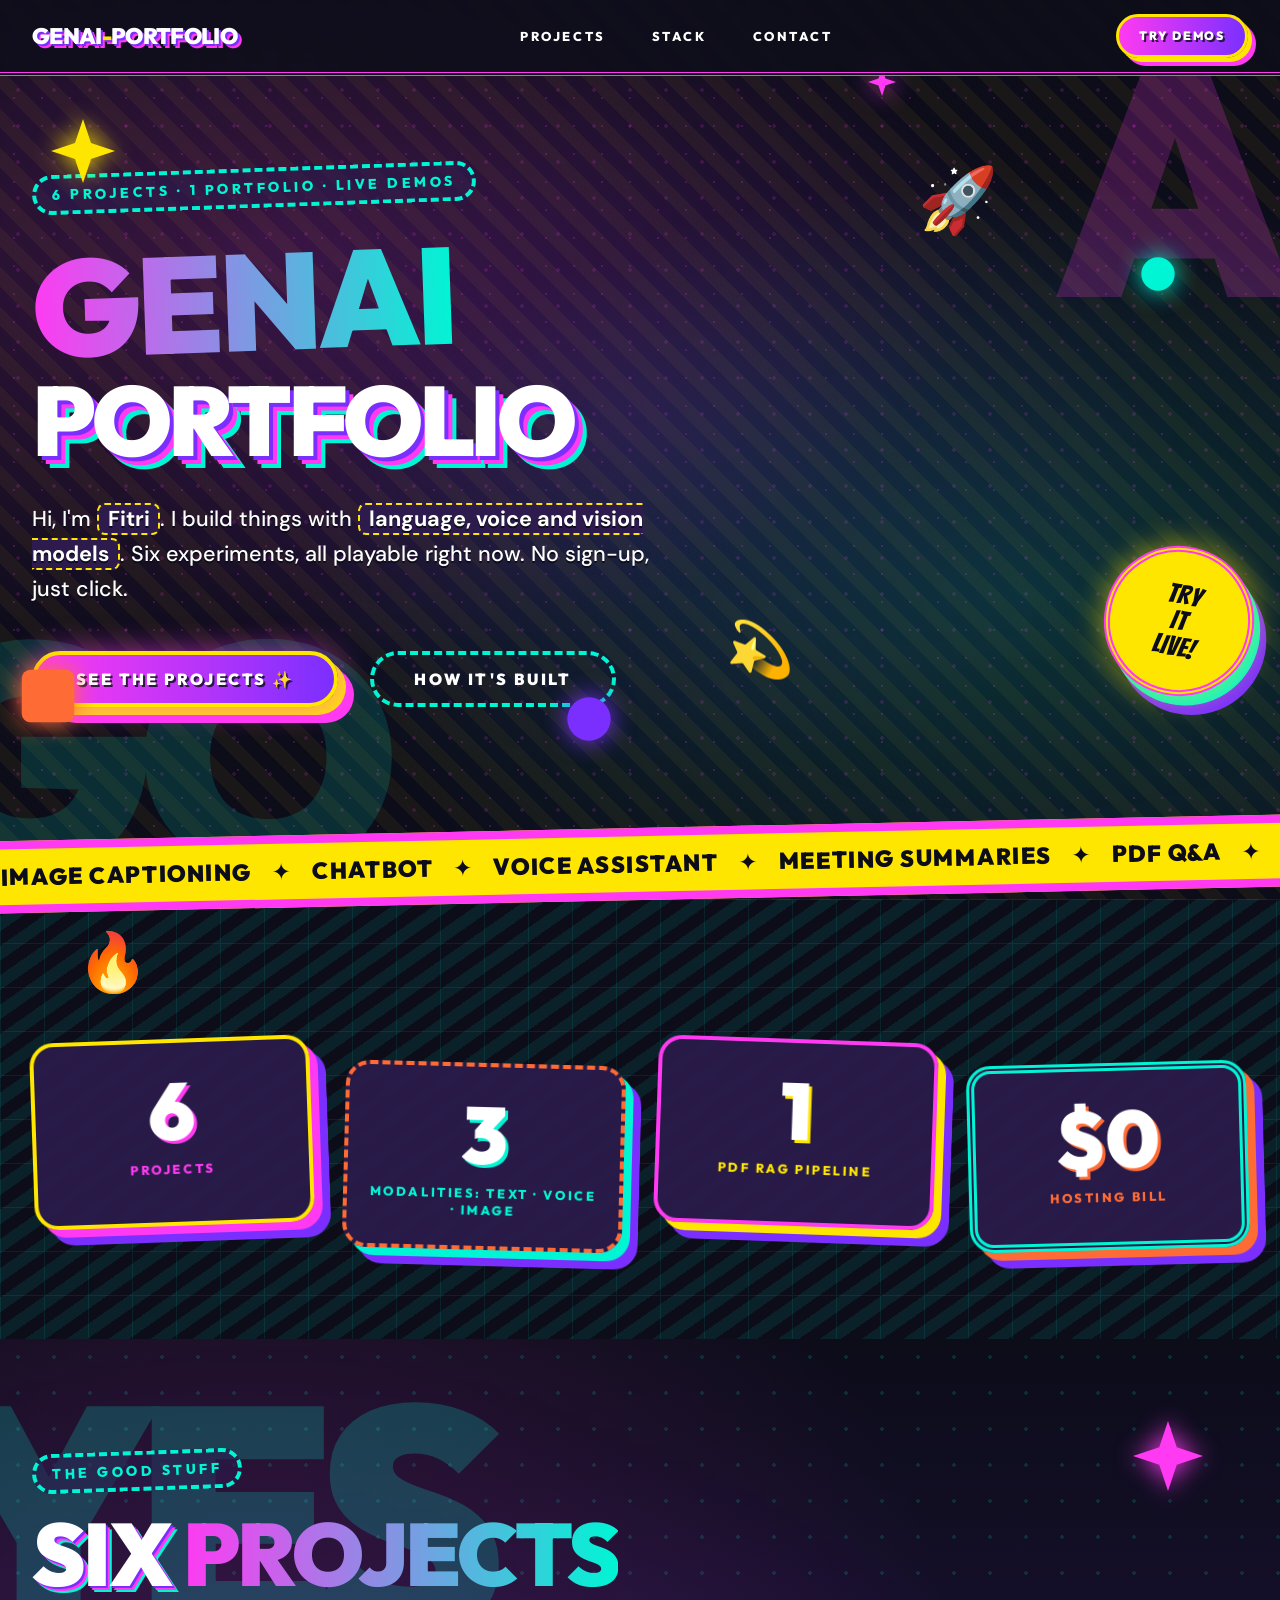
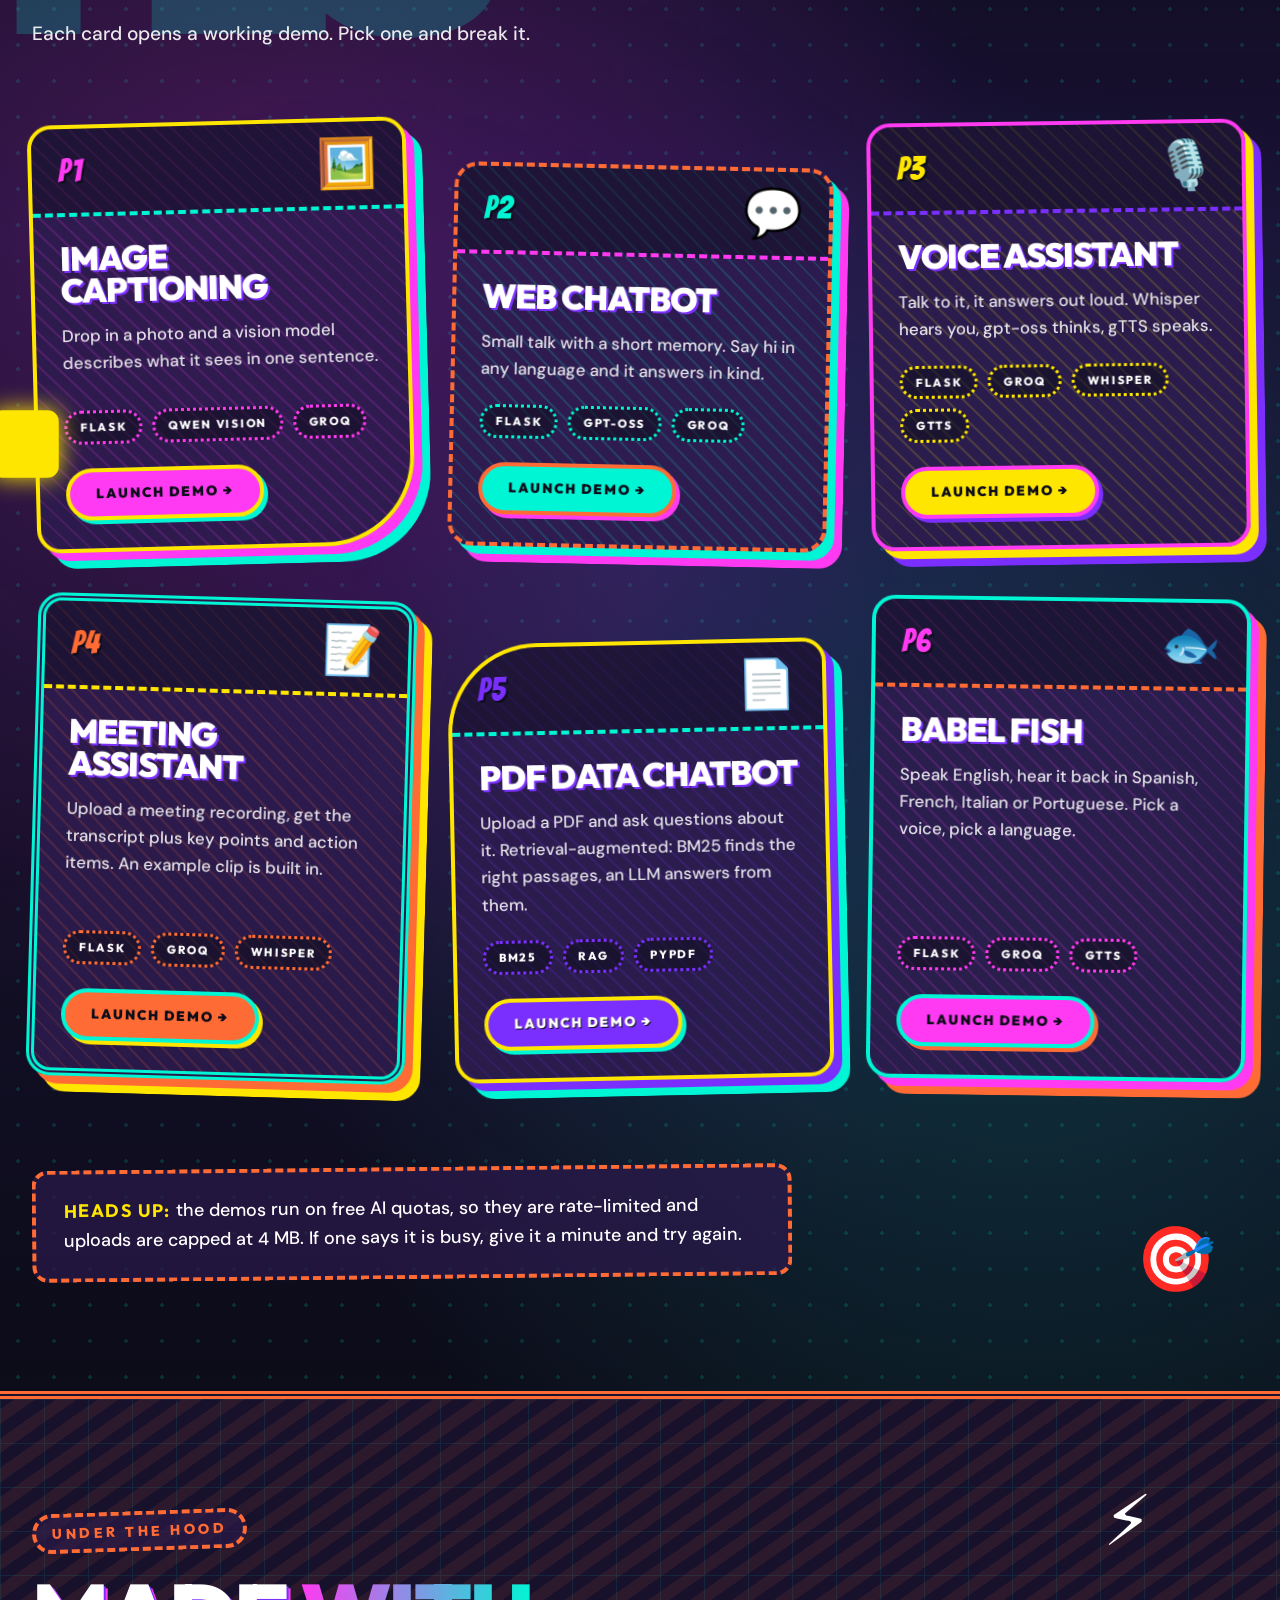
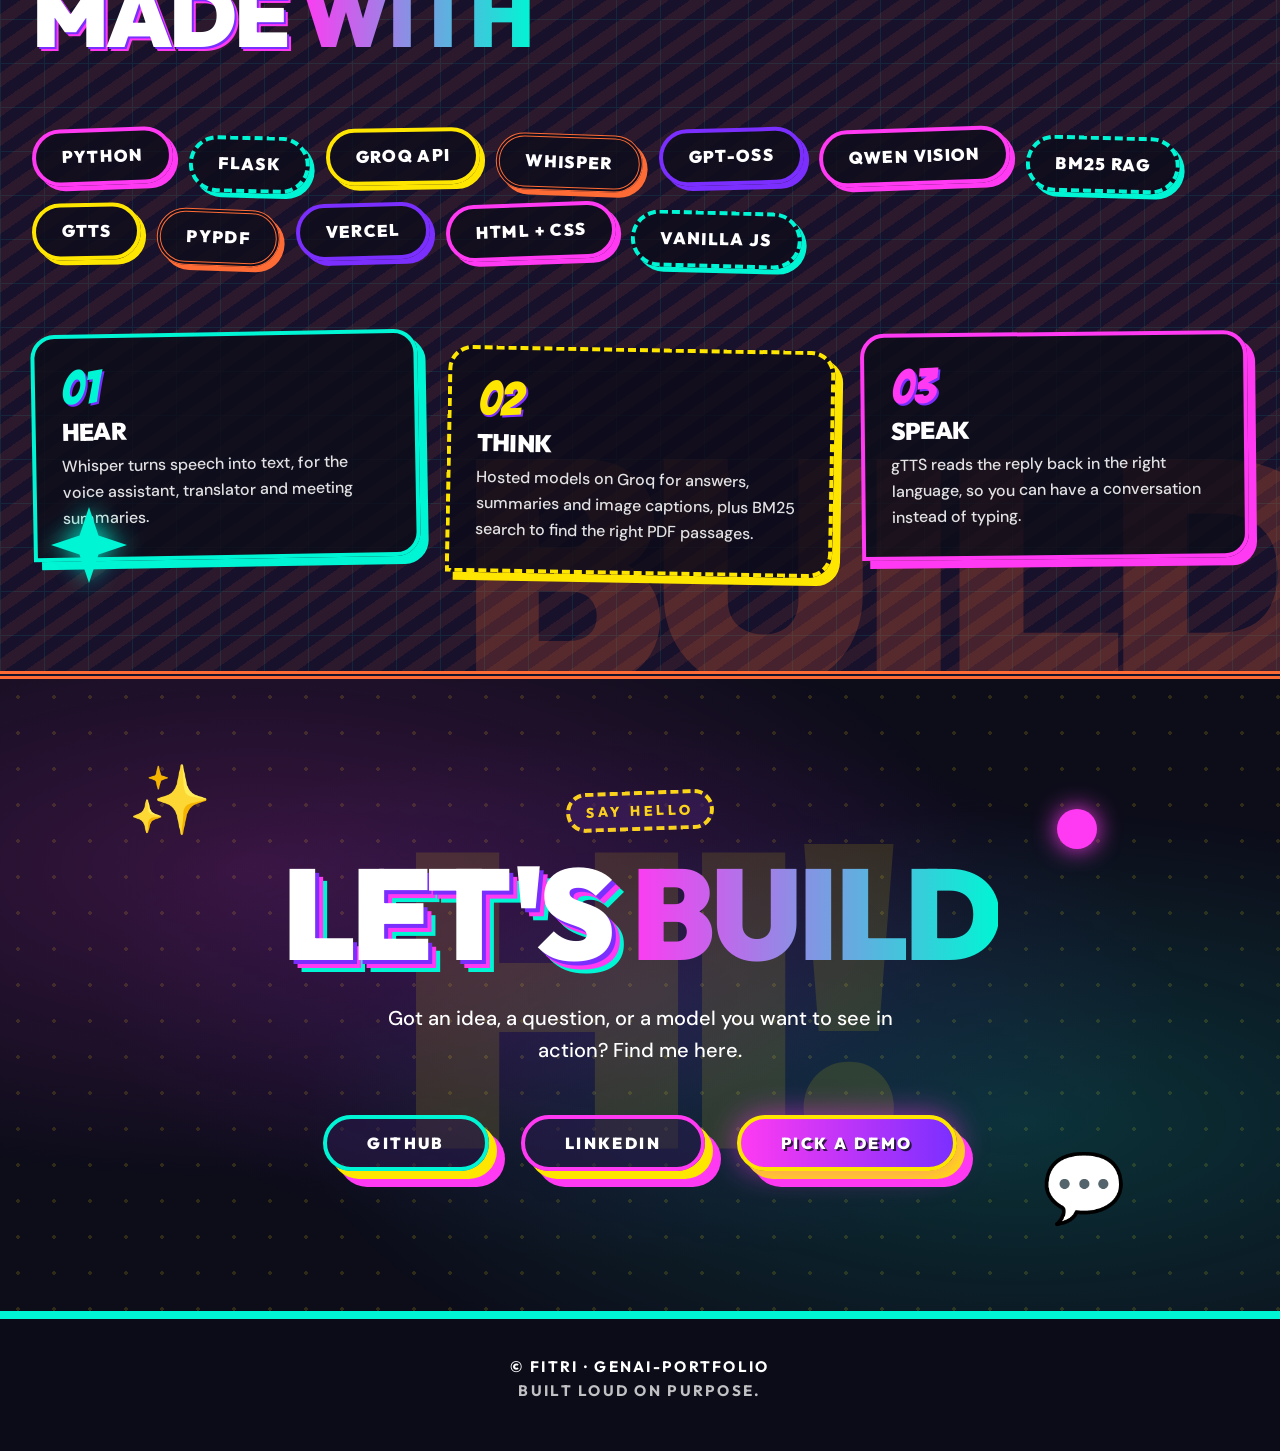
==== web/index.html @ 7e96b3f7 "Let Vercel run Flask from app.py directly (drop rewrite)" ====
<!doctype html>
<html lang="en">
<head>
  <meta charset="utf-8">
  <meta name="viewport" content="width=device-width, initial-scale=1">
  <title>GenAI-Portfolio</title>
  <meta name="description" content="Six hands-on generative AI projects in one place: image captioning, chatbots, a voice assistant, a meeting summarizer, a PDF Q&A bot and a speech translator. Try them live.">
  <meta name="theme-color" content="#0D0D1A">
  <meta property="og:title" content="GenAI-Portfolio">
  <meta property="og:description" content="Six hands-on generative AI projects. Try them live.">
  <meta property="og:type" content="website">
  <link rel="icon" href="data:image/svg+xml,%3Csvg xmlns='http://www.w3.org/2000/svg' viewBox='0 0 100 100'%3E%3Ctext y='.9em' font-size='90'%3E%E2%9C%A8%3C/text%3E%3C/svg%3E">
  <link rel="preconnect" href="https://fonts.googleapis.com">
  <link rel="preconnect" href="https://fonts.gstatic.com" crossorigin>
  <link href="https://fonts.googleapis.com/css2?family=Bangers&family=DM+Sans:wght@400;500;700&family=Outfit:wght@700;800;900&display=swap" rel="stylesheet">
  <link rel="stylesheet" href="styles.css">
</head>
<body>
  <a class="sr-only" href="#projects">Skip to projects</a>

  <header class="site-header">
    <div class="wrap">
      <a class="logo" href="#top">GenAI<span>-</span>Portfolio</a>
      <nav class="nav" aria-label="Sections">
        <a href="#projects">Projects</a>
        <a href="#stack">Stack</a>
        <a href="#contact">Contact</a>
      </nav>
      <a class="btn btn-primary header-cta" href="#projects">Try demos</a>
    </div>
  </header>

  <main id="top">
    <!-- HERO (magenta) -->
    <section class="hero pat-dots pat-mesh" aria-labelledby="hero-title">
      <span class="bigword" aria-hidden="true">AI</span>
      <span class="bigword b2" aria-hidden="true">GO</span>

      <svg class="deco svg float hide-sm" style="top:14%;left:4%;width:64px;--c:var(--yellow)" viewBox="0 0 24 24" fill="currentColor" aria-hidden="true"><path d="M12 0l3 9 9 3-9 3-3 9-3-9-9-3 9-3z"/></svg>
      <svg class="deco svg float-r" style="top:30%;right:8%;width:40px;--c:var(--cyan)" viewBox="0 0 24 24" fill="currentColor" aria-hidden="true"><circle cx="12" cy="12" r="10"/></svg>
      <svg class="deco svg spin hide-sm" style="top:78%;left:1%;width:70px;--c:var(--orange)" viewBox="0 0 24 24" fill="currentColor" aria-hidden="true"><rect x="3" y="3" width="18" height="18" rx="3"/></svg>
      <svg class="deco svg float" style="top:8%;right:30%;width:28px;--c:var(--magenta)" viewBox="0 0 24 24" fill="currentColor" aria-hidden="true"><path d="M12 0l3 9 9 3-9 3-3 9-3-9-9-3 9-3z"/></svg>
      <svg class="deco svg float-r hide-sm" style="bottom:12%;left:44%;width:52px;--c:var(--purple)" viewBox="0 0 24 24" fill="currentColor" aria-hidden="true"><circle cx="12" cy="12" r="10"/></svg>
      <span class="deco wiggle" style="top:20%;right:22%;font-size:4rem" aria-hidden="true">🚀</span>
      <span class="deco bounce hide-sm" style="bottom:20%;right:38%;font-size:3.4rem" aria-hidden="true">💫</span>

      <div class="wrap">
        <div class="hero-inner">
          <span class="label" style="--c:var(--cyan)">6 projects · 1 portfolio · live demos</span>
          <h1 id="hero-title" class="ts-mega">
            <span class="gen grad-text">GenAI</span><br>
            <span class="line2">Portfolio</span>
          </h1>
          <p class="hero-sub">Hi, I'm <b data-name>Fitri</b>. I build things with <b>language, voice and vision models</b>. Six experiments, all playable right now. No sign-up, just click.</p>
          <div class="cta-row">
            <a class="btn btn-primary" href="#projects">See the projects ✨</a>
            <a class="btn btn-secondary" href="#stack">How it's built</a>
          </div>
        </div>
        <div class="hero-badge" aria-hidden="true">Try<br>it<br>live!</div>
      </div>
    </section>

    <div class="ticker" aria-hidden="true">
      <div class="ticker-track">
        <span>Image captioning</span>✦<span>Chatbot</span>✦<span>Voice assistant</span>✦<span>Meeting summaries</span>✦<span>PDF Q&amp;A</span>✦<span>Speech translation</span>✦
        <span>Image captioning</span>✦<span>Chatbot</span>✦<span>Voice assistant</span>✦<span>Meeting summaries</span>✦<span>PDF Q&amp;A</span>✦<span>Speech translation</span>✦
      </div>
    </div>

    <!-- STATS (all five accents) -->
    <section class="stats pat-stripes pat-checker" aria-label="At a glance">
      <span class="deco wiggle hide-sm" style="top:8%;left:6%;font-size:3.6rem" aria-hidden="true">🔥</span>
      <div class="wrap">
        <div class="stats-grid">
          <div class="stat reveal"><span class="num">6</span><span class="cap">Projects</span></div>
          <div class="stat reveal"><span class="num">3</span><span class="cap">Modalities: text · voice · image</span></div>
          <div class="stat reveal"><span class="num">1</span><span class="cap">PDF RAG pipeline</span></div>
          <div class="stat reveal"><span class="num">$0</span><span class="cap">Hosting bill</span></div>
        </div>
      </div>
    </section>

    <!-- PROJECTS (cyan) -->
    <section id="projects" class="projects pat-dots pat-mesh" aria-labelledby="projects-title">
      <span class="bigword" aria-hidden="true">YES</span>
      <svg class="deco svg float hide-sm" style="top:5%;right:6%;width:70px;--c:var(--magenta)" viewBox="0 0 24 24" fill="currentColor" aria-hidden="true"><path d="M12 0l3 9 9 3-9 3-3 9-3-9-9-3 9-3z"/></svg>
      <svg class="deco svg spin hide-sm" style="top:40%;left:-20px;width:90px;--c:var(--yellow)" viewBox="0 0 24 24" fill="currentColor" aria-hidden="true"><rect x="3" y="3" width="18" height="18" rx="3"/></svg>
      <span class="deco bounce hide-sm" style="bottom:6%;right:5%;font-size:4rem" aria-hidden="true">🎯</span>

      <div class="wrap">
        <div class="sec-head reveal">
          <span class="label" style="--c:var(--cyan)">The good stuff</span>
          <h2 id="projects-title" class="ts-triple">Six <span class="grad-text">projects</span></h2>
          <p>Each card opens a working demo. Pick one and break it.</p>
        </div>

        <div class="cards">
          <article class="card reveal">
            <div class="card-head"><span class="card-num">P1</span><span class="card-icon wiggle" aria-hidden="true">🖼️</span></div>
            <div class="card-body">
              <h3 class="ts-single">Image Captioning</h3>
              <p>Drop in a photo and a vision model describes what it sees in one sentence.</p>
              <ul class="tags"><li>Flask</li><li>Qwen vision</li><li>Groq</li></ul>
              <a class="btn" href="/p1/">Launch demo →<span class="sr-only"> (image captioning, opens the demo)</span></a>
            </div>
          </article>

          <article class="card reveal">
            <div class="card-head"><span class="card-num">P2</span><span class="card-icon bounce" aria-hidden="true">💬</span></div>
            <div class="card-body">
              <h3 class="ts-single">Web Chatbot</h3>
              <p>Small talk with a short memory. Say hi in any language and it answers in kind.</p>
              <ul class="tags"><li>Flask</li><li>gpt-oss</li><li>Groq</li></ul>
              <a class="btn" href="/p2/">Launch demo →<span class="sr-only"> (web chatbot, opens the demo)</span></a>
            </div>
          </article>

          <article class="card reveal">
            <div class="card-head"><span class="card-num">P3</span><span class="card-icon wiggle" aria-hidden="true">🎙️</span></div>
            <div class="card-body">
              <h3 class="ts-single">Voice Assistant</h3>
              <p>Talk to it, it answers out loud. Whisper hears you, gpt-oss thinks, gTTS speaks.</p>
              <ul class="tags"><li>Flask</li><li>Groq</li><li>Whisper</li><li>gTTS</li></ul>
              <a class="btn" href="/p3/">Launch demo →<span class="sr-only"> (voice assistant, opens the demo)</span></a>
            </div>
          </article>

          <article class="card reveal">
            <div class="card-head"><span class="card-num">P4</span><span class="card-icon bounce" aria-hidden="true">📝</span></div>
            <div class="card-body">
              <h3 class="ts-single">Meeting Assistant</h3>
              <p>Upload a meeting recording, get the transcript plus key points and action items. An example clip is built in.</p>
              <ul class="tags"><li>Flask</li><li>Groq</li><li>Whisper</li></ul>
              <a class="btn" href="/p4/">Launch demo →<span class="sr-only"> (meeting assistant, opens the demo)</span></a>
            </div>
          </article>

          <article class="card reveal">
            <div class="card-head"><span class="card-num">P5</span><span class="card-icon wiggle" aria-hidden="true">📄</span></div>
            <div class="card-body">
              <h3 class="ts-single">PDF Data Chatbot</h3>
              <p>Upload a PDF and ask questions about it. Retrieval-augmented: BM25 finds the right passages, an LLM answers from them.</p>
              <ul class="tags"><li>BM25</li><li>RAG</li><li>pypdf</li></ul>
              <a class="btn" href="/p5/">Launch demo →<span class="sr-only"> (PDF data chatbot, opens the demo)</span></a>
            </div>
          </article>

          <article class="card reveal">
            <div class="card-head"><span class="card-num">P6</span><span class="card-icon bounce" aria-hidden="true">🐟</span></div>
            <div class="card-body">
              <h3 class="ts-single">Babel Fish</h3>
              <p>Speak English, hear it back in Spanish, French, Italian or Portuguese. Pick a voice, pick a language.</p>
              <ul class="tags"><li>Flask</li><li>Groq</li><li>gTTS</li></ul>
              <a class="btn" href="/p6/">Launch demo →<span class="sr-only"> (Babel Fish translator, opens the demo)</span></a>
            </div>
          </article>
        </div>

        <p class="notice reveal"><b>Heads up:</b> the demos run on free AI quotas, so they are rate-limited and uploads are capped at 4 MB. If one says it is busy, give it a minute and try again.</p>
      </div>
    </section>

    <!-- STACK (orange) -->
    <section id="stack" class="stack pat-stripes pat-checker" aria-labelledby="stack-title">
      <span class="bigword" aria-hidden="true">BUILD</span>
      <span class="deco float-r hide-sm" style="top:10%;right:10%;font-size:4.4rem" aria-hidden="true">⚡</span>
      <svg class="deco svg spin hide-sm" style="bottom:10%;left:4%;width:76px;--c:var(--cyan)" viewBox="0 0 24 24" fill="currentColor" aria-hidden="true"><path d="M12 0l3 9 9 3-9 3-3 9-3-9-9-3 9-3z"/></svg>
      <div class="wrap">
        <div class="sec-head reveal">
          <span class="label" style="--c:var(--orange)">Under the hood</span>
          <h2 id="stack-title" class="ts-double">Made <span class="grad-text">with</span></h2>
        </div>
        <ul class="pills reveal">
          <li class="pill">Python</li><li class="pill">Flask</li><li class="pill">Groq API</li><li class="pill">Whisper</li>
          <li class="pill">gpt-oss</li><li class="pill">Qwen vision</li><li class="pill">BM25 RAG</li><li class="pill">gTTS</li>
          <li class="pill">pypdf</li><li class="pill">Vercel</li><li class="pill">HTML + CSS</li><li class="pill">Vanilla JS</li>
        </ul>
        <div class="flow">
          <div class="step reveal"><h3>Hear</h3><p>Whisper turns speech into text, for the voice assistant, translator and meeting summaries.</p></div>
          <div class="step reveal"><h3>Think</h3><p>Hosted models on Groq for answers, summaries and image captions, plus BM25 search to find the right PDF passages.</p></div>
          <div class="step reveal"><h3>Speak</h3><p>gTTS reads the reply back in the right language, so you can have a conversation instead of typing.</p></div>
        </div>
      </div>
    </section>

    <!-- CONTACT (yellow) -->
    <section id="contact" class="contact pat-dots pat-mesh" aria-labelledby="contact-title">
      <span class="bigword" aria-hidden="true">HI!</span>
      <span class="deco wiggle hide-sm" style="top:14%;left:10%;font-size:4.2rem" aria-hidden="true">✨</span>
      <span class="deco bounce hide-sm" style="bottom:14%;right:12%;font-size:4.2rem" aria-hidden="true">💬</span>
      <svg class="deco svg float" style="top:20%;right:14%;width:48px;--c:var(--magenta)" viewBox="0 0 24 24" fill="currentColor" aria-hidden="true"><circle cx="12" cy="12" r="10"/></svg>
      <div class="wrap">
        <span class="label reveal" style="--c:var(--yellow)">Say hello</span>
        <h2 id="contact-title" class="ts-mega reveal" style="margin-top:22px">Let's <span class="grad-text">build</span></h2>
        <p class="reveal">Got an idea, a question, or a model you want to see in action? Find me here.</p>
        <div class="cta-row reveal">
          <a class="btn btn-outline" style="--c:var(--cyan)" data-social="github" href="#" target="_blank" rel="noopener">GitHub</a>
          <a class="btn btn-outline" style="--c:var(--magenta)" data-social="linkedin" href="#" target="_blank" rel="noopener">LinkedIn</a>
          <a class="btn btn-primary" href="#projects">Pick a demo</a>
        </div>
      </div>
    </section>
  </main>

  <footer class="site-footer">
    <div class="wrap">
      <p>© <span data-name>Fitri</span> · GenAI-Portfolio</p>
      <p class="dim">Built loud on purpose.</p>
    </div>
  </footer>

  <script src="config.js"></script>
  <script src="main.js"></script>
</body>
</html>
---- web/styles.css ----
/* GenAI-Portfolio — Maximalism / Dopamine design system (dark) */

:root {
  --bg: #0D0D1A;
  --fg: #FFFFFF;
  --muted: #2D1B4E;
  --magenta: #FF3AF2;
  --cyan: #00F5D4;
  --yellow: #FFE600;
  --orange: #FF6B35;
  --purple: #7B2FFF;

  --font-head: "Outfit", system-ui, sans-serif;
  --font-body: "DM Sans", system-ui, sans-serif;
  --font-display: "Bangers", "Bungee", Impact, sans-serif;

  --glow: 0 0 20px rgba(255, 58, 242, .5), 0 0 40px rgba(0, 245, 212, .3);
  --glow-lg: 0 0 40px rgba(255, 58, 242, .6), 0 0 80px rgba(255, 230, 0, .4), 0 0 120px rgba(123, 47, 255, .3);
  --ease-bounce: cubic-bezier(.68, -.55, .265, 1.55);
}

*, *::before, *::after { box-sizing: border-box; }
html { scroll-behavior: smooth; scroll-padding-top: 88px; }
body {
  margin: 0;
  background: var(--bg);
  color: var(--fg);
  font: 500 1.125rem/1.625 var(--font-body);
  overflow-x: hidden;
  -webkit-font-smoothing: antialiased;
}

/* ---------- global patterns: dots + stripes, fixed under everything ---------- */
body::before, body::after { content: ""; position: fixed; inset: 0; pointer-events: none; z-index: 0; }
body::before {
  background-image: radial-gradient(circle, rgba(255, 58, 242, .55) 1px, transparent 1px);
  background-size: 28px 28px;
  opacity: .35;
}
body::after {
  background-image: repeating-linear-gradient(45deg, transparent 0 14px, rgba(255, 230, 0, .05) 14px 28px);
}
main, header, footer { position: relative; z-index: 10; }

h1, h2, h3 { font-family: var(--font-head); font-weight: 900; text-transform: uppercase; letter-spacing: -.03em; line-height: .95; margin: 0; }
p { margin: 0; }
a { color: inherit; }

.sr-only { position: absolute; width: 1px; height: 1px; overflow: hidden; clip: rect(0 0 0 0); white-space: nowrap; }

/* ---------- focus: double ring, never colour-only ---------- */
:focus-visible {
  outline: 3px dashed var(--fg);
  outline-offset: 4px;
  box-shadow: 0 0 0 4px var(--magenta), 0 0 0 8px var(--cyan);
  border-radius: 12px;
}

/* ---------- utilities ---------- */
.wrap { max-width: 1280px; margin: 0 auto; padding: 0 24px; position: relative; }
@media (min-width: 768px) { .wrap { padding: 0 32px; } }

.grad-text {
  background: linear-gradient(90deg, var(--magenta), var(--cyan), var(--yellow), var(--magenta));
  background-size: 300% 100%;
  -webkit-background-clip: text; background-clip: text;
  -webkit-text-fill-color: transparent; color: transparent;
  animation: gradient-shift 4s ease infinite;
  text-shadow: none;
}
.ts-mega { text-shadow: 4px 4px 0 var(--purple), 8px 8px 0 var(--magenta), 12px 12px 0 var(--cyan); }
.ts-triple { text-shadow: 2px 2px 0 var(--purple), 4px 4px 0 var(--magenta), 6px 6px 0 var(--cyan); }
.ts-double { text-shadow: 2px 2px 0 var(--purple), 4px 4px 0 var(--magenta); }
.ts-single { text-shadow: 2px 2px 0 var(--purple); }

.label {
  display: inline-block;
  font: 800 .875rem/1 var(--font-head);
  letter-spacing: .25em; text-transform: uppercase;
  padding: .55rem 1rem;
  border: 4px dashed var(--c, var(--cyan));
  border-radius: 999px;
  color: var(--c, var(--cyan));
  background: rgba(45, 27, 78, .6);
  transform: rotate(-2deg);
}

/* pattern utilities (layered via pseudo-elements on sections) */
.pat-dots::before, .pat-stripes::after, .pat-checker::before, .pat-mesh::after {
  content: ""; position: absolute; inset: 0; pointer-events: none; z-index: 0;
}
.pat-dots::before { background-image: radial-gradient(circle, var(--dot, var(--cyan)) 2px, transparent 2px); background-size: 36px 36px; opacity: .14; }
.pat-stripes::after { background-image: repeating-linear-gradient(-35deg, transparent 0 12px, var(--stripe, rgba(0, 245, 212, .09)) 12px 24px); }
.pat-checker::before { background-image: conic-gradient(from 90deg at 1px 1px, transparent 90deg, rgba(0, 245, 212, .09) 0); background-size: 44px 44px; }
.pat-mesh::after {
  background:
    radial-gradient(ellipse at 20% 30%, rgba(255, 58, 242, .18) 0%, transparent 50%),
    radial-gradient(ellipse at 80% 70%, rgba(0, 245, 212, .16) 0%, transparent 50%),
    radial-gradient(ellipse at 50% 50%, rgba(123, 47, 255, .14) 0%, transparent 60%);
}

/* ---------- decorative floating shapes + giant background words ---------- */
.deco { position: absolute; z-index: 30; pointer-events: none; will-change: transform; line-height: 1; user-select: none; }
.deco.svg { color: var(--c, var(--yellow)); filter: drop-shadow(0 0 12px var(--c, var(--yellow))); }
.float { animation: float 6s ease-in-out infinite; }
.float-r { animation: float-reverse 5s ease-in-out infinite; }
.spin { animation: spin-slow 20s linear infinite; }
.wiggle { animation: wiggle 1s ease-in-out infinite; }
.bounce { animation: bounce-subtle 2s ease-in-out infinite; }

.bigword {
  position: absolute; z-index: 1; pointer-events: none; user-select: none;
  font: 900 clamp(9rem, 26vw, 20rem)/.8 var(--font-head);
  text-transform: uppercase; letter-spacing: -.06em; white-space: nowrap;
  color: var(--c, var(--purple)); opacity: .2;
}

/* ---------- buttons ---------- */
.btn {
  display: inline-flex; align-items: center; justify-content: center; gap: .6rem;
  min-height: 56px; padding: 0 2.5rem;
  font: 900 1rem/1 var(--font-head); letter-spacing: .15em; text-transform: uppercase; text-decoration: none;
  border-radius: 999px; cursor: pointer;
  transition: transform .3s var(--ease-bounce), box-shadow .3s ease-out, background-position .5s ease;
}
.btn-primary {
  color: var(--fg);
  background: linear-gradient(90deg, var(--magenta), var(--purple), var(--cyan));
  background-size: 200% 100%;
  border: 4px solid var(--yellow);
  box-shadow: 0 0 30px rgba(255, 58, 242, .6), 8px 8px 0 var(--yellow), 16px 16px 0 var(--magenta);
  text-shadow: 2px 2px 0 rgba(13, 13, 26, .8);
  animation: pulse-glow 2s ease-in-out infinite;
}
.btn-primary:hover { transform: scale(1.1); background-position: 100% 0; box-shadow: 0 0 50px rgba(255, 58, 242, .8), 10px 10px 0 var(--yellow), 20px 20px 0 var(--magenta); }
.btn-primary:active { transform: scale(.95); box-shadow: 0 0 20px rgba(255, 58, 242, .5), 2px 2px 0 var(--yellow); }

.btn-secondary { color: var(--fg); background: transparent; border: 4px dashed var(--cyan); }
.btn-secondary:hover { background: var(--cyan); color: var(--bg); border-style: solid; transform: scale(1.05); }

.btn-outline {
  color: var(--fg); background: rgba(45, 27, 78, .5); border: 4px solid var(--c, var(--orange));
  box-shadow: 8px 8px 0 var(--yellow), 16px 16px 0 var(--magenta);
}
.btn-outline:hover { transform: translate(-4px, -4px); box-shadow: 12px 12px 0 var(--yellow), 24px 24px 0 var(--magenta); }
.btn-outline:active { transform: translate(8px, 8px); box-shadow: none; }

/* ---------- header ---------- */
.site-header {
  position: fixed !important; top: 0; left: 0; right: 0; z-index: 50 !important;
  background: rgba(13, 13, 26, .85); backdrop-filter: blur(8px);
  border-bottom: 4px double var(--magenta);
}
.site-header .wrap { display: flex; align-items: center; justify-content: space-between; gap: 1rem; min-height: 72px; }
.logo { font: 900 1.4rem/1 var(--font-head); text-transform: uppercase; letter-spacing: -.03em; text-decoration: none; text-shadow: 2px 2px 0 var(--purple), 4px 4px 0 var(--magenta); }
.logo span { color: var(--yellow); }
.nav { display: none; gap: .5rem; }
.nav a {
  font: 800 .8rem/1 var(--font-head); letter-spacing: .2em; text-transform: uppercase; text-decoration: none;
  padding: .8rem 1rem; border-radius: 999px; border: 3px solid transparent;
  text-decoration: underline 3px; text-decoration-color: transparent; text-underline-offset: 6px;
  transition: transform .2s, border-color .2s, background .2s;
}
.nav a:nth-child(5n+1):hover { border-color: var(--magenta); }
.nav a:nth-child(5n+2):hover { border-color: var(--cyan); }
.nav a:nth-child(5n+3):hover { border-color: var(--yellow); }
.nav a:hover { transform: scale(1.08) rotate(-2deg); background: rgba(45, 27, 78, .8); }
@media (min-width: 820px) { .nav { display: flex; } }
.header-cta { min-height: 44px; padding: 0 1.25rem; font-size: .75rem; border-width: 3px; box-shadow: 4px 4px 0 var(--yellow), 8px 8px 0 var(--magenta); animation: none; }

/* ---------- hero ---------- */
.hero { padding: 168px 0 140px; overflow: hidden; --dot: var(--magenta); }
.hero .bigword { top: 6%; right: -6%; --c: var(--magenta); }
.hero .bigword.b2 { top: auto; bottom: -4%; left: -8%; right: auto; --c: var(--cyan); opacity: .14; }
.hero-inner { position: relative; z-index: 20; max-width: 1040px; }
.hero h1 { font-size: clamp(3.4rem, 13.5vw, 8.5rem); margin: 28px 0 10px; }
.hero h1 .line2 { display: block; font-size: .72em; margin-top: .08em; }
.hero h1 .gen { display: inline-block; transform: rotate(-2deg); }
.hero-sub { max-width: 640px; font-size: 1.35rem; margin: 36px 0 44px; text-shadow: 0 2px 0 var(--bg); }
.hero-sub b { background: var(--muted); padding: 0 .4em; border-radius: 8px; border: 2px dashed var(--yellow); }
.cta-row { display: flex; flex-wrap: wrap; gap: 28px 32px; align-items: center; }
.hero-badge {
  position: absolute; right: 2%; bottom: 2%; z-index: 25; width: 150px; height: 150px;
  display: grid; place-items: center; text-align: center;
  font: 400 1.7rem/.95 var(--font-display); letter-spacing: .03em; text-transform: uppercase;
  color: var(--bg); background: var(--yellow); border: 6px double var(--magenta);
  border-radius: 50%; transform: rotate(12deg);
  box-shadow: 0 0 30px rgba(255, 230, 0, .6), 8px 8px 0 var(--cyan), 16px 16px 0 var(--purple);
}
@media (max-width: 767px) { .hero { padding: 132px 0 110px; } .hero-badge { width: 112px; height: 112px; font-size: 1.25rem; right: 4%; bottom: 1%; } }

/* ---------- ticker ---------- */
.ticker {
  position: relative; z-index: 15; overflow: hidden; white-space: nowrap;
  background: var(--yellow); color: var(--bg);
  border-block: 8px solid var(--magenta);
  transform: rotate(-1.2deg) scale(1.03); margin: -18px 0 0;
}
.ticker-track { display: inline-block; padding: 16px 0; font: 900 1.4rem/1 var(--font-head); text-transform: uppercase; letter-spacing: .05em; animation: marquee 28s linear infinite; }
.ticker-track span { margin: 0 1.2rem; }

/* ---------- sections ---------- */
section { position: relative; overflow: hidden; padding: 112px 0; }
.sec-head { margin-bottom: 72px; position: relative; z-index: 20; }
.sec-head h2 { font-size: clamp(2.8rem, 9vw, 5.5rem); margin-top: 22px; }
.sec-head p { max-width: 640px; margin-top: 22px; font-size: 1.2rem; color: rgba(255, 255, 255, .9); }

/* stats — all five accents */
.stats { padding-top: 140px; }
.stats-grid { display: grid; gap: 28px; grid-template-columns: repeat(2, 1fr); position: relative; z-index: 20; }
@media (min-width: 900px) { .stats-grid { grid-template-columns: repeat(4, 1fr); gap: 40px 32px; } }
.stat {
  --c: var(--magenta); --b: var(--yellow);
  background: rgba(45, 27, 78, .85); backdrop-filter: blur(4px);
  border: 4px solid var(--b); border-radius: 24px; padding: 28px 22px; text-align: center;
  box-shadow: 8px 8px 0 var(--c), 16px 16px 0 var(--purple);
  transition: transform .3s var(--ease-bounce), box-shadow .3s;
}
.stat:nth-child(5n+1) { --c: var(--magenta); --b: var(--yellow); transform: rotate(-2deg); }
.stat:nth-child(5n+2) { --c: var(--cyan); --b: var(--orange); transform: translateY(24px) rotate(1.5deg); border-style: dashed; }
.stat:nth-child(5n+3) { --c: var(--yellow); --b: var(--magenta); transform: rotate(2deg); }
.stat:nth-child(5n+4) { --c: var(--orange); --b: var(--cyan); transform: translateY(24px) rotate(-1.5deg); border-style: double; border-width: 8px; }
.stat:hover { transform: scale(1.06) rotate(3deg); box-shadow: 12px 12px 0 var(--c), 24px 24px 0 var(--purple), 36px 36px 0 var(--cyan); }
.stat .num { display: block; font: 900 clamp(3rem, 8vw, 5rem)/1 var(--font-head); color: var(--fg); text-shadow: 3px 3px 0 var(--c); }
.stat .cap { display: block; margin-top: 10px; font: 800 .8rem/1.3 var(--font-head); letter-spacing: .2em; text-transform: uppercase; color: var(--c); }

/* projects */
.projects { --dot: var(--cyan); background: linear-gradient(180deg, transparent, rgba(123, 47, 255, .12) 30%, transparent); }
.projects .bigword { top: 3%; left: -5%; --c: var(--cyan); }
.cards { display: grid; gap: 40px 32px; grid-template-columns: 1fr; position: relative; z-index: 20; }
@media (min-width: 720px) { .cards { grid-template-columns: repeat(2, 1fr); } }
@media (min-width: 1040px) { .cards { grid-template-columns: repeat(3, 1fr); gap: 48px 40px; } }

.card {
  --c: var(--magenta); --b: var(--yellow); --s2: var(--cyan);
  position: relative; display: flex; flex-direction: column;
  background: rgba(45, 27, 78, .86); backdrop-filter: blur(4px);
  border: 4px solid var(--b); border-radius: 24px; padding: 0;
  box-shadow: 8px 8px 0 var(--c), 16px 16px 0 var(--s2);
  transition: transform .35s var(--ease-bounce), box-shadow .3s ease-out;
  overflow: hidden;
}
.card::before { /* pattern-on-card, rotated per card */
  content: ""; position: absolute; inset: 0; pointer-events: none; z-index: 0; opacity: .16;
  background-image: repeating-linear-gradient(45deg, transparent 0 10px, var(--c) 10px 12px);
}
.card > * { position: relative; z-index: 1; }
.card:nth-child(5n+1) { --c: var(--magenta); --b: var(--yellow); --s2: var(--cyan);   transform: rotate(-1.5deg); }
.card:nth-child(5n+2) { --c: var(--cyan);    --b: var(--orange); --s2: var(--magenta); transform: rotate(1.2deg); border-style: dashed; }
.card:nth-child(5n+3) { --c: var(--yellow);  --b: var(--magenta); --s2: var(--purple); transform: rotate(-.8deg); }
.card:nth-child(5n+4) { --c: var(--orange);  --b: var(--cyan);    --s2: var(--yellow); transform: rotate(1.6deg); border-style: double; border-width: 8px; }
.card:nth-child(5n+5) { --c: var(--purple);  --b: var(--yellow);  --s2: var(--cyan);   transform: rotate(-1.2deg); }
.card:nth-child(6)    { --c: var(--magenta); --b: var(--cyan);    --s2: var(--orange); transform: rotate(.8deg); }
@media (min-width: 720px) { .card:nth-child(2n) { margin-top: 36px; } }
@media (min-width: 1040px) { .card:nth-child(2n) { margin-top: 0; } .card:nth-child(3n+2) { margin-top: 44px; } }
.card:nth-child(1) { border-radius: 24px 24px 90px 24px; }
.card:nth-child(5) { border-radius: 90px 24px 24px 24px; }
.card:hover, .card:focus-within { transform: rotate(2deg) scale(1.03); box-shadow: 12px 12px 0 var(--c), 24px 24px 0 var(--s2), 36px 36px 0 var(--bg), 0 0 40px var(--c); z-index: 25; }

.card-head { display: flex; align-items: center; justify-content: space-between; padding: 18px 26px; border-bottom: 4px dashed var(--s2); background: rgba(13, 13, 26, .45); }
.card-num { font: 400 2rem/1 var(--font-display); letter-spacing: .04em; color: var(--c); text-shadow: 2px 2px 0 var(--bg); }
.card-icon { font-size: 3rem; line-height: 1; display: inline-block; }
.card-body { padding: 26px 26px 28px; display: flex; flex-direction: column; gap: 16px; flex: 1; }
.card h3 { font-size: clamp(1.7rem, 3.4vw, 2.1rem); }
.card p { color: rgba(255, 255, 255, .88); font-size: 1.05rem; }
.tags { display: flex; flex-wrap: wrap; gap: 10px; margin-top: auto; padding-top: 6px; list-style: none; padding-left: 0; margin-bottom: 0; }
.tags li { font: 800 .72rem/1 var(--font-head); letter-spacing: .15em; text-transform: uppercase; padding: .5rem .8rem; border-radius: 999px; border: 3px dotted var(--c); background: rgba(13, 13, 26, .55); }
.card .btn { min-height: 52px; padding: 0 1.6rem; font-size: .85rem; margin-top: 8px; align-self: flex-start; color: var(--bg); background: var(--c); border: 4px solid var(--b); box-shadow: 4px 4px 0 var(--s2); }
.card:nth-child(5n+5) .btn { color: var(--fg); text-shadow: 1px 1px 0 var(--bg); }
.card .btn:hover { transform: scale(1.08) rotate(-2deg); box-shadow: 8px 8px 0 var(--s2); }
.card .btn:active { transform: scale(.95); box-shadow: 0 0 0 var(--s2); }

.notice {
  position: relative; z-index: 20; margin-top: 88px; max-width: 760px;
  padding: 22px 28px; border: 4px dashed var(--orange); border-radius: 16px;
  background: rgba(45, 27, 78, .7); transform: rotate(-.6deg);
}
.notice b { font-family: var(--font-head); text-transform: uppercase; letter-spacing: .08em; color: var(--yellow); }

/* stack */
.stack { --dot: var(--orange); --stripe: rgba(255, 107, 53, .09); background: rgba(45, 27, 78, .35); border-block: 8px double var(--orange); }
.stack .bigword { bottom: -3%; right: -4%; --c: var(--orange); }
.pills { display: flex; flex-wrap: wrap; gap: 18px 16px; position: relative; z-index: 20; list-style: none; padding: 0; margin: 0; }
.pill {
  --c: var(--magenta);
  font: 900 1.05rem/1 var(--font-head); letter-spacing: .08em; text-transform: uppercase;
  padding: 1rem 1.6rem; border-radius: 999px; background: rgba(13, 13, 26, .75); color: var(--fg);
  border: 4px solid var(--c); box-shadow: 5px 5px 0 var(--c);
  transition: transform .25s var(--ease-bounce);
}
.pill:nth-child(5n+1) { --c: var(--magenta); transform: rotate(-2deg); }
.pill:nth-child(5n+2) { --c: var(--cyan); transform: rotate(1.5deg) translateY(8px); border-style: dashed; }
.pill:nth-child(5n+3) { --c: var(--yellow); transform: rotate(-1deg); }
.pill:nth-child(5n+4) { --c: var(--orange); transform: rotate(2deg) translateY(6px); border-style: double; }
.pill:nth-child(5n+5) { --c: var(--purple); transform: rotate(-1.5deg); }
.pill:hover { transform: scale(1.14) rotate(4deg); z-index: 5; }
.flow { position: relative; z-index: 20; margin-top: 72px; display: grid; gap: 28px; grid-template-columns: 1fr; counter-reset: step; }
@media (min-width: 820px) { .flow { grid-template-columns: repeat(3, 1fr); } }
.step { counter-increment: step; padding: 26px; border-radius: 24px 24px 24px 0; background: rgba(13, 13, 26, .8); border: 4px solid var(--c, var(--cyan)); box-shadow: 8px 8px 0 var(--c, var(--cyan)); }
.step:nth-child(1) { --c: var(--cyan); transform: rotate(-1deg); }
.step:nth-child(2) { --c: var(--yellow); transform: rotate(1deg) translateY(16px); border-style: dashed; }
.step:nth-child(3) { --c: var(--magenta); transform: rotate(-.6deg); }
.step::before { content: "0" counter(step); display: block; font: 400 3rem/1 var(--font-display); color: var(--c); text-shadow: 2px 2px 0 var(--purple); margin-bottom: 8px; }
.step h3 { font-size: 1.5rem; margin-bottom: 10px; }
.step p { font-size: 1rem; color: rgba(255, 255, 255, .88); }

/* contact */
.contact { --dot: var(--yellow); text-align: center; padding-bottom: 140px; }
.contact .bigword { top: 50%; left: 50%; transform: translate(-50%, -50%); --c: var(--yellow); opacity: .12; font-size: clamp(10rem, 34vw, 26rem); }
.contact h2 { font-size: clamp(3rem, 11vw, 8rem); position: relative; z-index: 20; }
.contact p { position: relative; z-index: 20; max-width: 560px; margin: 28px auto 48px; font-size: 1.25rem; }
.contact .cta-row { justify-content: center; position: relative; z-index: 20; }

.site-footer { padding: 36px 0 48px; border-top: 8px solid var(--cyan); background: rgba(13, 13, 26, .9); text-align: center; font: 700 .95rem/1.6 var(--font-head); letter-spacing: .15em; text-transform: uppercase; }
.site-footer .dim { color: rgba(255, 255, 255, .75); }

/* ---------- reveal-on-scroll (only when JS is on) ---------- */
.js-reveal .reveal { opacity: 0; translate: 0 40px; transition: opacity .6s ease-out, translate .6s var(--ease-bounce); }
.js-reveal .reveal.in { opacity: 1; translate: 0 0; }

/* ---------- keyframes ---------- */
@keyframes float { 0%, 100% { transform: translateY(0) rotate(0); } 50% { transform: translateY(-20px) rotate(5deg); } }
@keyframes float-reverse { 0%, 100% { transform: translateY(0) rotate(0); } 50% { transform: translateY(20px) rotate(-5deg); } }
@keyframes pulse-glow { 0%, 100% { filter: drop-shadow(0 0 10px rgba(255, 58, 242, .5)); } 50% { filter: drop-shadow(0 0 22px rgba(255, 58, 242, .9)) drop-shadow(0 0 34px rgba(0, 245, 212, .6)); } }
@keyframes gradient-shift { 0% { background-position: 0% 50%; } 50% { background-position: 100% 50%; } 100% { background-position: 0% 50%; } }
@keyframes spin-slow { from { transform: rotate(0); } to { transform: rotate(360deg); } }
@keyframes wiggle { 0%, 100% { transform: rotate(-3deg); } 50% { transform: rotate(3deg); } }
@keyframes bounce-subtle { 0%, 100% { transform: translateY(0); } 50% { transform: translateY(-10px); } }
@keyframes marquee { from { transform: translateX(0); } to { transform: translateX(-50%); } }

/* ---------- mobile: keep the chaos, just stack it ---------- */
@media (max-width: 767px) {
  body { font-size: 1.05rem; }
  section { padding: 84px 0; }
  .deco.hide-sm { display: none; }
  .card:nth-child(n) { margin-top: 0; }
  .stat:nth-child(2n) { transform: translateY(14px) rotate(1.5deg); }
  .header-cta { display: none; }
}

/* ---------- reduced motion: keep every visual, drop continuous motion ---------- */
@media (prefers-reduced-motion: reduce) {
  html { scroll-behavior: auto; }
  *, *::before, *::after { animation-duration: .01ms !important; animation-iteration-count: 1 !important; transition-duration: .15s !important; }
  .ticker-track { animation: none; }
  .js-reveal .reveal { opacity: 1; translate: 0 0; }
}
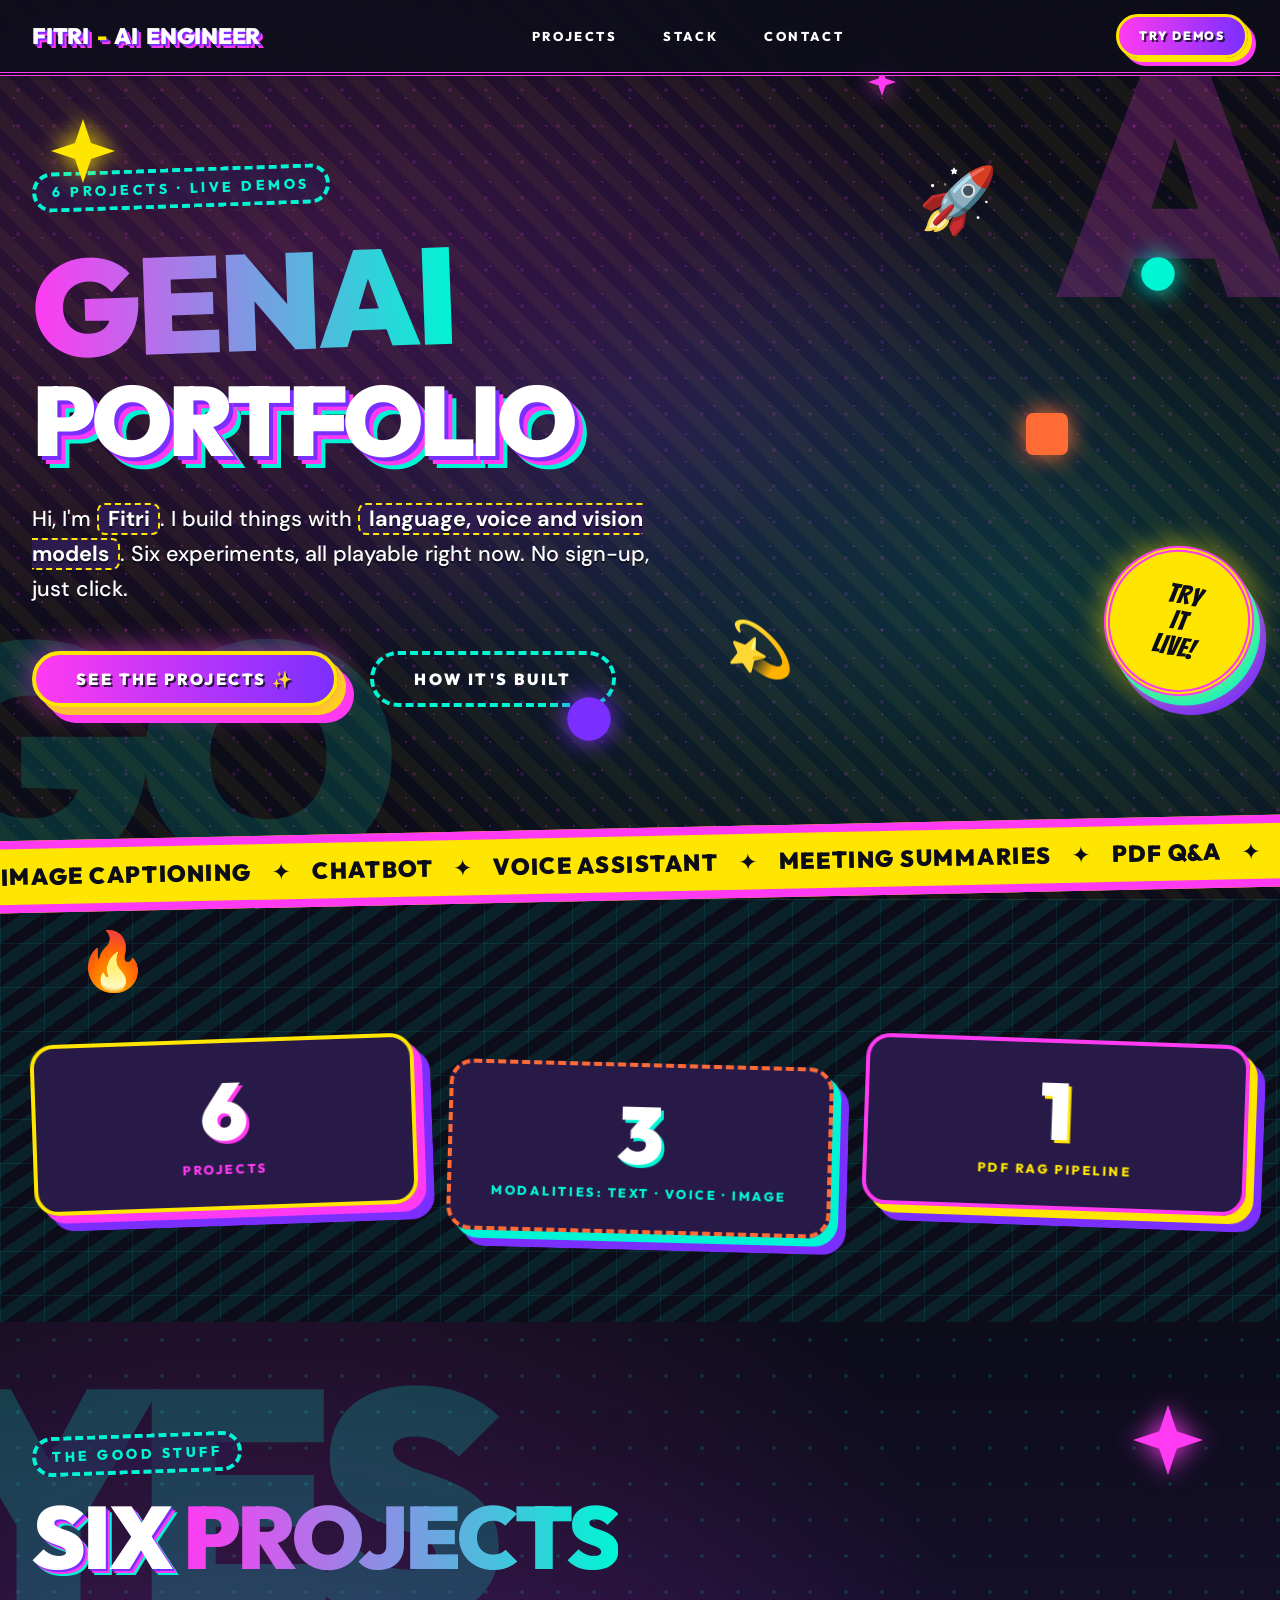
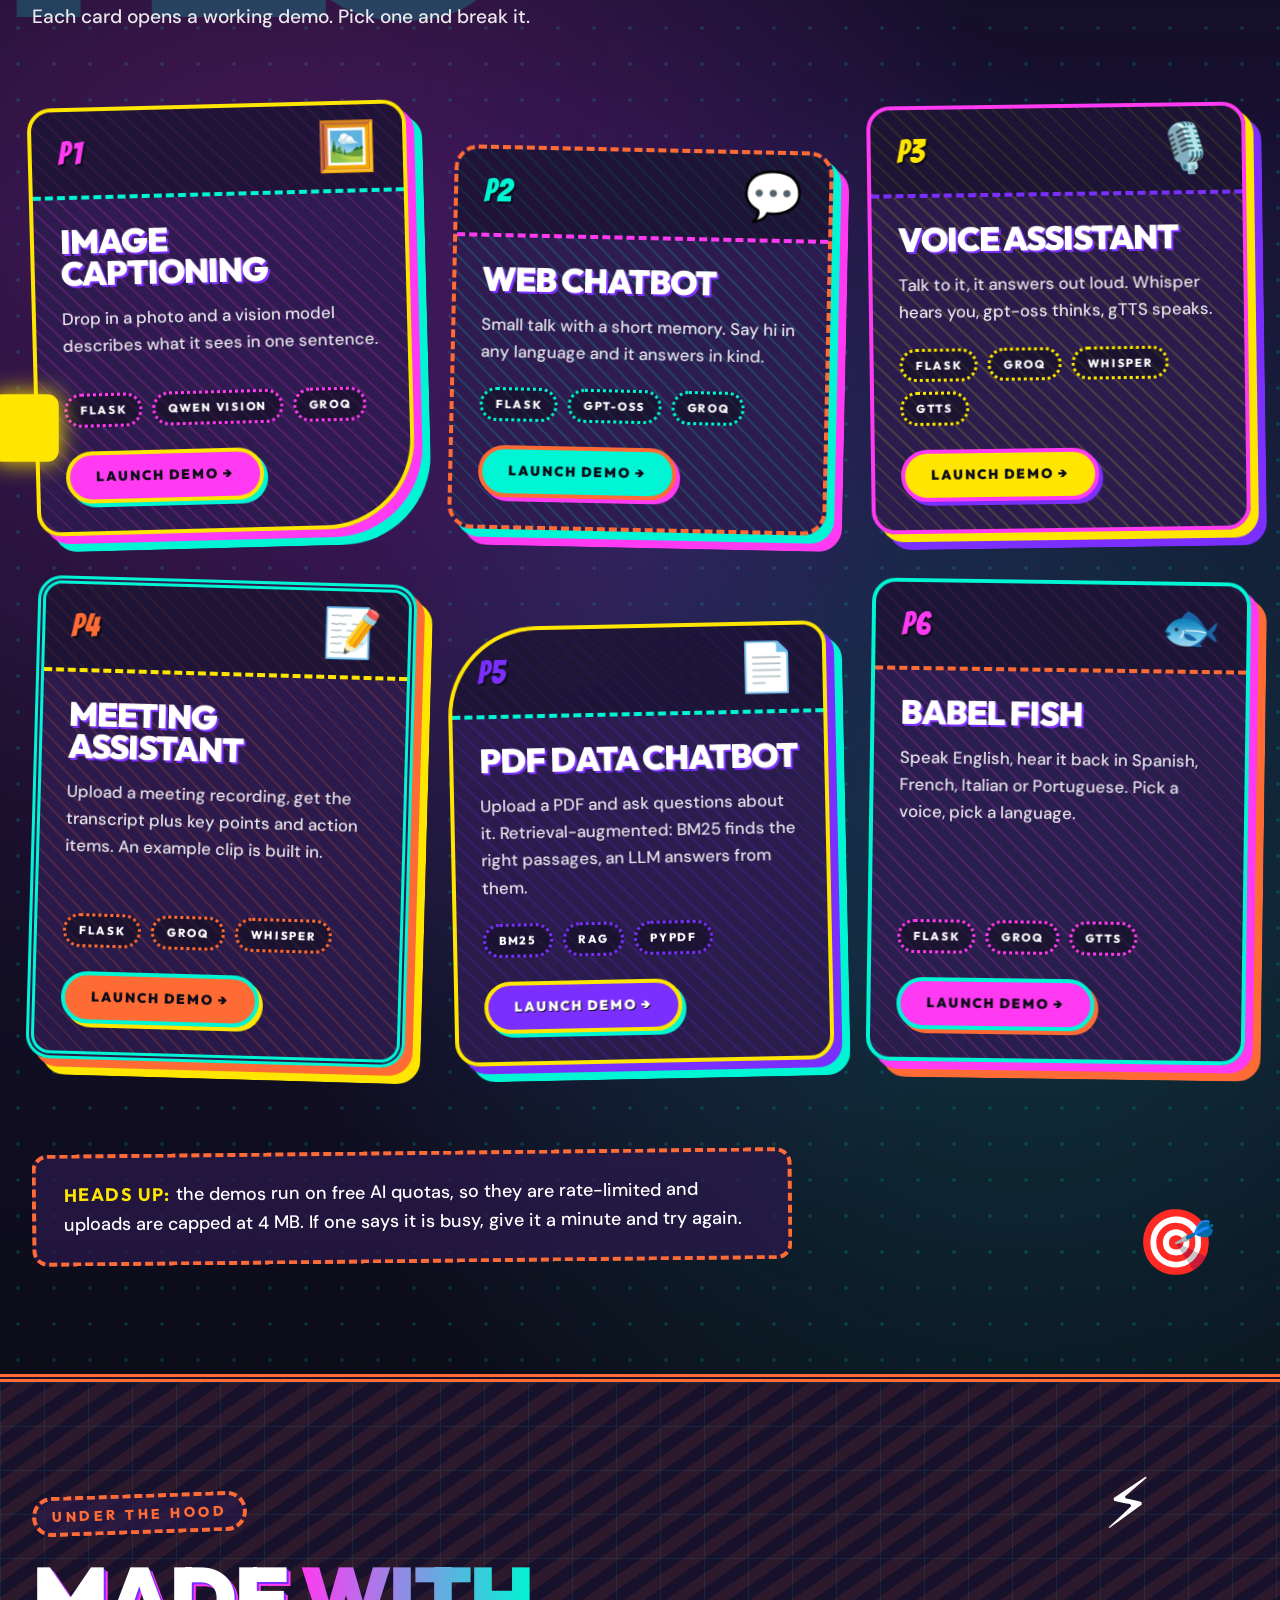
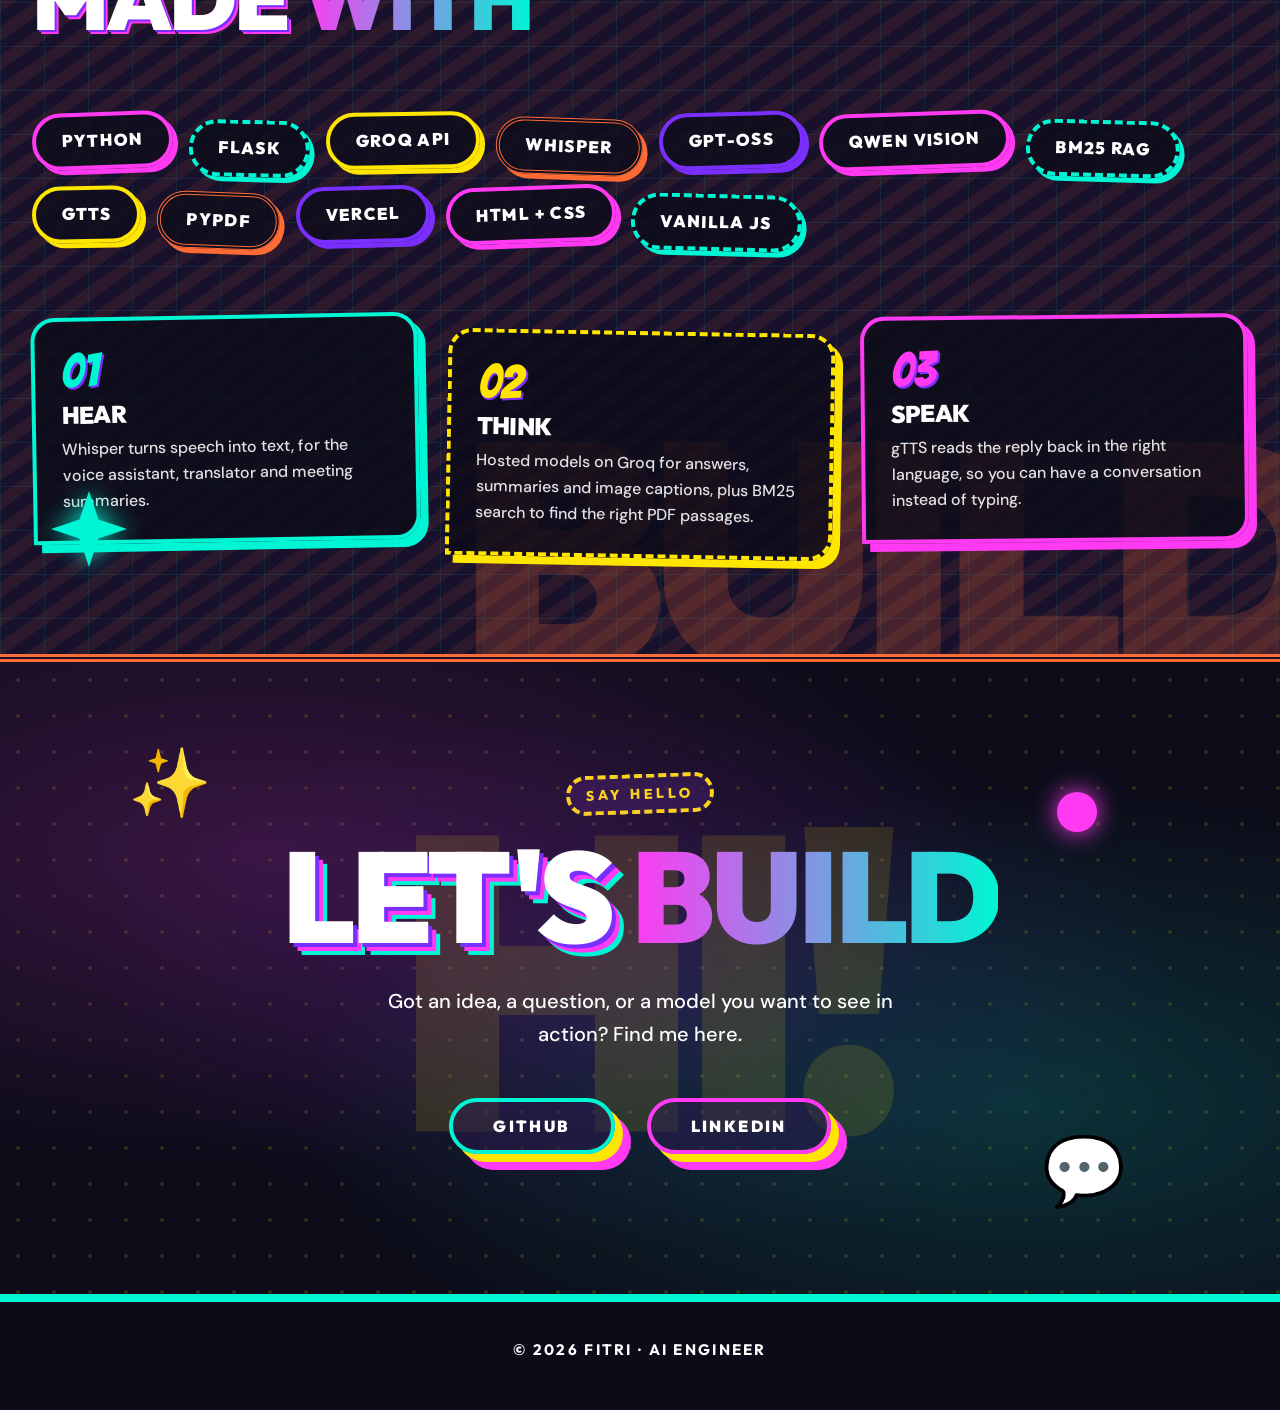
==== commit 304dbdfd: "Update landing copy, footer, LinkedIn and header" ====
--- a/web/index.html
+++ b/web/index.html
@@ -20,7 +20,7 @@
 
   <header class="site-header">
     <div class="wrap">
-      <a class="logo" href="#top">GenAI<span>-</span>Portfolio</a>
+      <a class="logo" href="#top">Fitri <span>-</span> AI Engineer</a>
       <nav class="nav" aria-label="Sections">
         <a href="#projects">Projects</a>
         <a href="#stack">Stack</a>
@@ -38,7 +38,7 @@
 
       <svg class="deco svg float hide-sm" style="top:14%;left:4%;width:64px;--c:var(--yellow)" viewBox="0 0 24 24" fill="currentColor" aria-hidden="true"><path d="M12 0l3 9 9 3-9 3-3 9-3-9-9-3 9-3z"/></svg>
       <svg class="deco svg float-r" style="top:30%;right:8%;width:40px;--c:var(--cyan)" viewBox="0 0 24 24" fill="currentColor" aria-hidden="true"><circle cx="12" cy="12" r="10"/></svg>
-      <svg class="deco svg spin hide-sm" style="top:78%;left:1%;width:70px;--c:var(--orange)" viewBox="0 0 24 24" fill="currentColor" aria-hidden="true"><rect x="3" y="3" width="18" height="18" rx="3"/></svg>
+      <svg class="deco svg spin hide-sm" style="top:48%;right:16%;width:56px;--c:var(--orange)" viewBox="0 0 24 24" fill="currentColor" aria-hidden="true"><rect x="3" y="3" width="18" height="18" rx="3"/></svg>
       <svg class="deco svg float" style="top:8%;right:30%;width:28px;--c:var(--magenta)" viewBox="0 0 24 24" fill="currentColor" aria-hidden="true"><path d="M12 0l3 9 9 3-9 3-3 9-3-9-9-3 9-3z"/></svg>
       <svg class="deco svg float-r hide-sm" style="bottom:12%;left:44%;width:52px;--c:var(--purple)" viewBox="0 0 24 24" fill="currentColor" aria-hidden="true"><circle cx="12" cy="12" r="10"/></svg>
       <span class="deco wiggle" style="top:20%;right:22%;font-size:4rem" aria-hidden="true">🚀</span>
@@ -46,7 +46,7 @@
 
       <div class="wrap">
         <div class="hero-inner">
-          <span class="label" style="--c:var(--cyan)">6 projects · 1 portfolio · live demos</span>
+          <span class="label" style="--c:var(--cyan)">6 projects · live demos</span>
           <h1 id="hero-title" class="ts-mega">
             <span class="gen grad-text">GenAI</span><br>
             <span class="line2">Portfolio</span>
@@ -76,7 +76,6 @@
           <div class="stat reveal"><span class="num">6</span><span class="cap">Projects</span></div>
           <div class="stat reveal"><span class="num">3</span><span class="cap">Modalities: text · voice · image</span></div>
           <div class="stat reveal"><span class="num">1</span><span class="cap">PDF RAG pipeline</span></div>
-          <div class="stat reveal"><span class="num">$0</span><span class="cap">Hosting bill</span></div>
         </div>
       </div>
     </section>
@@ -197,7 +196,6 @@
         <div class="cta-row reveal">
           <a class="btn btn-outline" style="--c:var(--cyan)" data-social="github" href="#" target="_blank" rel="noopener">GitHub</a>
           <a class="btn btn-outline" style="--c:var(--magenta)" data-social="linkedin" href="#" target="_blank" rel="noopener">LinkedIn</a>
-          <a class="btn btn-primary" href="#projects">Pick a demo</a>
         </div>
       </div>
     </section>
@@ -205,8 +203,7 @@
 
   <footer class="site-footer">
     <div class="wrap">
-      <p>© <span data-name>Fitri</span> · GenAI-Portfolio</p>
-      <p class="dim">Built loud on purpose.</p>
+      <p>© 2026 <span data-name>Fitri</span> · AI Engineer</p>
     </div>
   </footer>
 
--- a/web/styles.css
+++ b/web/styles.css
@@ -152,7 +152,7 @@
   border-bottom: 4px double var(--magenta);
 }
 .site-header .wrap { display: flex; align-items: center; justify-content: space-between; gap: 1rem; min-height: 72px; }
-.logo { font: 900 1.4rem/1 var(--font-head); text-transform: uppercase; letter-spacing: -.03em; text-decoration: none; text-shadow: 2px 2px 0 var(--purple), 4px 4px 0 var(--magenta); }
+.logo { font: 900 1.4rem/1 var(--font-head); text-transform: uppercase; letter-spacing: -.01em; word-spacing: .2em; text-decoration: none; text-shadow: 2px 2px 0 var(--purple), 4px 4px 0 var(--magenta); }
 .logo span { color: var(--yellow); }
 .nav { display: none; gap: .5rem; }
 .nav a {
@@ -208,7 +208,8 @@
 /* stats — all five accents */
 .stats { padding-top: 140px; }
 .stats-grid { display: grid; gap: 28px; grid-template-columns: repeat(2, 1fr); position: relative; z-index: 20; }
-@media (min-width: 900px) { .stats-grid { grid-template-columns: repeat(4, 1fr); gap: 40px 32px; } }
+@media (min-width: 900px) { .stats-grid { grid-template-columns: repeat(3, 1fr); gap: 40px 32px; } }
+@media (max-width: 899px) { .stat:nth-child(3) { grid-column: 1 / -1; } }
 .stat {
   --c: var(--magenta); --b: var(--yellow);
   background: rgba(45, 27, 78, .85); backdrop-filter: blur(4px);
